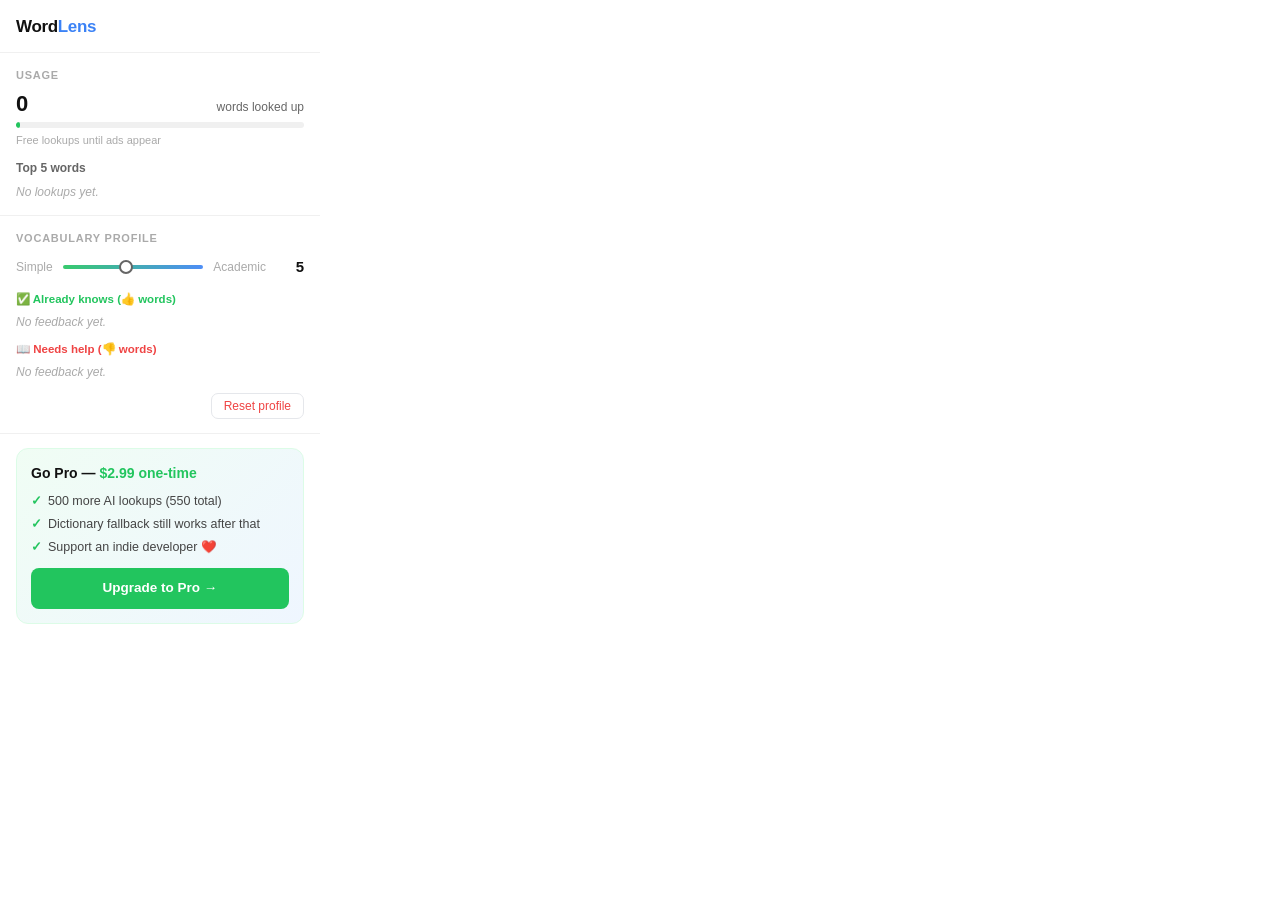
==== settings.html @ e5ca8d3e "Initial commit — WordLens Chrome extension" ====
<!DOCTYPE html>
<html lang="en">
<head>
  <meta charset="UTF-8" />
  <meta name="viewport" content="width=device-width, initial-scale=1.0" />
  <title>WordLens Settings</title>
  <link rel="stylesheet" href="settings.css" />
</head>
<body>

  <!-- ── Header ──────────────────────────────────────────────────────────── -->
  <header>
    <div class="logo">Word<span>Lens</span></div>
    <div class="pro-badge" id="pro-badge">⭐ Pro</div>
  </header>

  <!-- ── Section 1: Usage stats ───────────────────────────────────────────── -->
  <section class="section">
    <div class="section-title">Usage</div>

    <div class="usage-row">
      <div class="usage-count" id="usage-count">0</div>
      <div class="usage-label">words looked up</div>
    </div>

    <div class="progress-track">
      <div class="progress-fill" id="progress-fill" style="width: 0%;"></div>
    </div>
    <div class="progress-hint" id="progress-hint">Free lookups until ads appear</div>

    <div class="top-words-title">Top 5 words</div>
    <div class="word-chip-row" id="top-words">
      <span class="empty-note">No lookups yet.</span>
    </div>
  </section>

  <!-- ── Section 2: Vocabulary profile ────────────────────────────────────── -->
  <section class="section">
    <div class="section-title">Vocabulary Profile</div>

    <div class="complexity-row">
      <span style="font-size:12px;color:#aaa;">Simple</span>
      <input type="range" class="complexity-slider" id="complexity-slider"
             min="1" max="10" value="5" readonly tabindex="-1" />
      <span style="font-size:12px;color:#aaa;">Academic</span>
      <div class="complexity-val" id="complexity-val">5</div>
    </div>

    <div class="vocab-section-title positive">✅ Already knows (👍 words)</div>
    <div class="word-chip-row" id="knows-words">
      <span class="empty-note">No feedback yet.</span>
    </div>

    <div class="vocab-section-title negative" style="margin-top:10px;">📖 Needs help (👎 words)</div>
    <div class="word-chip-row" id="needs-words">
      <span class="empty-note">No feedback yet.</span>
    </div>

    <div class="reset-row">
      <button id="reset-btn">Reset profile</button>
    </div>
  </section>

  <!-- ── Section 3: Pro upgrade ────────────────────────────────────────────── -->
  <section id="pro-section">

    <!-- Upgrade card (shown when NOT pro) -->
    <div class="pro-card" id="upgrade-card">
      <div class="pro-card-headline">Go Pro — <span>$2.99 one-time</span></div>
      <ul class="pro-benefits">
        <li>500 more AI lookups (550 total)</li>
        <li>Dictionary fallback still works after that</li>
        <li>Support an indie developer ❤️</li>
      </ul>
      <a href="#" id="stripe-btn" target="_blank" rel="noopener">Upgrade to Pro →</a>
    </div>

    <!-- Already Pro card (shown when isPro) -->
    <div class="pro-owned-card" id="pro-owned-card">
      <div class="pro-owned-icon">⭐</div>
      <div class="pro-owned-text">
        <strong>You're a Pro user ✓</strong>
        <span>Thank you for supporting WordLens!</span>
      </div>
    </div>

  </section>

  <!-- ── Confirm dialog overlay ────────────────────────────────────────────── -->
  <div id="confirm-overlay">
    <div class="confirm-box">
      <h3>Reset profile?</h3>
      <p>This will clear your complexity score, feedback history, lookup history, and all cached definitions. This cannot be undone.</p>
      <div class="confirm-actions">
        <button class="btn-cancel" id="cancel-reset">Cancel</button>
        <button class="btn-confirm" id="confirm-reset">Reset everything</button>
      </div>
    </div>
  </div>

  <script src="settings.js" type="module"></script>
</body>
</html>
---- settings.css ----
/* WordLens — Settings Popup Styles */

*, *::before, *::after { box-sizing: border-box; margin: 0; padding: 0; }

:root {
  --green:       #22c55e;
  --green-light: #dcfce7;
  --blue:        #3b82f6;
  --blue-light:  #eff6ff;
  --border:      #f0f0f0;
  --text:        #111;
  --muted:       #666;
  --subtle:      #aaa;
  --danger:      #ef4444;
  --bg-soft:     #fafafa;
}

html, body {
  width: 320px;
  min-height: 100px;
  background: #fff;
  color: var(--text);
  font-family: -apple-system, BlinkMacSystemFont, "Segoe UI", Roboto, Helvetica, Arial, sans-serif;
  font-size: 13.5px;
  line-height: 1.5;
}

/* ── Header ──────────────────────────────────────────────────────────────── */
header {
  display: flex;
  align-items: center;
  justify-content: space-between;
  padding: 14px 16px 12px;
  border-bottom: 1px solid var(--border);
}

.logo {
  font-size: 17px;
  font-weight: 800;
  letter-spacing: -0.02em;
  color: #111;
}

.logo span { color: var(--blue); }

.pro-badge {
  display: none;
  align-items: center;
  gap: 4px;
  font-size: 11px;
  font-weight: 700;
  color: var(--green);
  background: var(--green-light);
  border-radius: 99px;
  padding: 3px 9px;
  letter-spacing: 0.02em;
}

.pro-badge.visible { display: flex; }

/* ── Sections ────────────────────────────────────────────────────────────── */
.section {
  padding: 14px 16px;
  border-bottom: 1px solid var(--border);
}

.section-title {
  font-size: 11px;
  font-weight: 700;
  text-transform: uppercase;
  letter-spacing: 0.07em;
  color: var(--subtle);
  margin-bottom: 10px;
}

/* ── Usage stats ─────────────────────────────────────────────────────────── */
.usage-row {
  display: flex;
  align-items: baseline;
  justify-content: space-between;
  margin-bottom: 6px;
}

.usage-count {
  font-size: 22px;
  font-weight: 800;
  color: var(--text);
  line-height: 1;
}

.usage-label {
  font-size: 12px;
  color: var(--muted);
}

.progress-track {
  width: 100%;
  height: 6px;
  background: #f0f0f0;
  border-radius: 99px;
  overflow: hidden;
  margin-bottom: 4px;
}

.progress-fill {
  height: 100%;
  background: var(--green);
  border-radius: 99px;
  transition: width 500ms ease;
  min-width: 4px;
}

.progress-hint {
  font-size: 11px;
  color: var(--subtle);
  margin-bottom: 10px;
}

/* Top words list */
.top-words-title {
  font-size: 12px;
  font-weight: 600;
  color: var(--muted);
  margin-bottom: 6px;
}

.word-chip-row {
  display: flex;
  flex-wrap: wrap;
  gap: 5px;
}

.word-chip {
  display: inline-block;
  background: #f4f4f5;
  border-radius: 99px;
  padding: 2px 9px;
  font-size: 12px;
  color: #444;
}

.empty-note {
  font-size: 12px;
  color: var(--subtle);
  font-style: italic;
}

/* ── Vocabulary profile ──────────────────────────────────────────────────── */
.complexity-row {
  display: flex;
  align-items: center;
  gap: 10px;
  margin-bottom: 12px;
}

.complexity-slider {
  flex: 1;
  -webkit-appearance: none;
  appearance: none;
  height: 4px;
  background: linear-gradient(to right, var(--green), #3b82f6);
  border-radius: 99px;
  outline: none;
  cursor: default;
  pointer-events: none;
  opacity: 0.9;
}

.complexity-slider::-webkit-slider-thumb {
  -webkit-appearance: none;
  width: 14px;
  height: 14px;
  border-radius: 50%;
  background: #fff;
  border: 2px solid #555;
  cursor: default;
}

.complexity-val {
  font-size: 15px;
  font-weight: 800;
  color: var(--text);
  min-width: 28px;
  text-align: right;
}

.vocab-section-title {
  font-size: 11.5px;
  font-weight: 600;
  color: var(--muted);
  margin: 10px 0 5px;
}

.vocab-section-title.negative { color: #ef4444; }
.vocab-section-title.positive { color: var(--green); }

/* ── Reset button ────────────────────────────────────────────────────────── */
.reset-row {
  display: flex;
  justify-content: flex-end;
  margin-top: 12px;
}

#reset-btn {
  background: none;
  border: 1px solid #e5e7eb;
  border-radius: 7px;
  padding: 5px 12px;
  font-size: 12px;
  font-weight: 500;
  color: var(--danger);
  cursor: pointer;
  transition: background 100ms, border-color 100ms;
}

#reset-btn:hover {
  background: #fff1f2;
  border-color: var(--danger);
}

/* ── Confirmation dialog overlay ─────────────────────────────────────────── */
#confirm-overlay {
  display: none;
  position: fixed;
  inset: 0;
  background: rgba(255,255,255,0.92);
  backdrop-filter: blur(2px);
  z-index: 999;
  align-items: center;
  justify-content: center;
}

#confirm-overlay.visible { display: flex; }

.confirm-box {
  background: #fff;
  border: 1px solid var(--border);
  border-radius: 12px;
  padding: 20px;
  width: 270px;
  box-shadow: 0 8px 24px rgba(0,0,0,0.12);
  text-align: center;
}

.confirm-box h3 {
  font-size: 14px;
  font-weight: 700;
  margin-bottom: 6px;
}

.confirm-box p {
  font-size: 12.5px;
  color: var(--muted);
  margin-bottom: 16px;
}

.confirm-actions {
  display: flex;
  gap: 8px;
}

.btn-cancel, .btn-confirm {
  flex: 1;
  padding: 8px;
  border-radius: 8px;
  font-size: 13px;
  font-weight: 600;
  cursor: pointer;
  border: none;
  transition: opacity 100ms;
}

.btn-cancel {
  background: #f4f4f5;
  color: var(--text);
}

.btn-confirm {
  background: var(--danger);
  color: #fff;
}

.btn-cancel:hover, .btn-confirm:hover { opacity: 0.85; }

/* ── Pro upgrade card ────────────────────────────────────────────────────── */
#pro-section {
  padding: 14px 16px 16px;
}

.pro-card {
  background: linear-gradient(135deg, #f0fdf4, #eff6ff);
  border: 1px solid var(--green-light);
  border-radius: 12px;
  padding: 14px;
}

.pro-card-headline {
  font-size: 14px;
  font-weight: 800;
  color: #111;
  margin-bottom: 8px;
}

.pro-card-headline span { color: var(--green); }

.pro-benefits {
  list-style: none;
  margin-bottom: 12px;
}

.pro-benefits li {
  font-size: 12.5px;
  color: #444;
  display: flex;
  align-items: center;
  gap: 6px;
  margin-bottom: 4px;
}

.pro-benefits li::before {
  content: "✓";
  font-weight: 700;
  color: var(--green);
  flex-shrink: 0;
}

#stripe-btn {
  display: block;
  width: 100%;
  padding: 10px;
  background: var(--green);
  color: #fff;
  font-size: 13.5px;
  font-weight: 700;
  text-align: center;
  border-radius: 8px;
  text-decoration: none;
  transition: background 120ms;
  border: none;
  cursor: pointer;
}

#stripe-btn:hover { background: #16a34a; }

/* Already Pro state */
.pro-owned-card {
  display: none;
  align-items: center;
  gap: 10px;
  background: var(--green-light);
  border-radius: 12px;
  padding: 12px 14px;
}

.pro-owned-card.visible { display: flex; }

.pro-owned-icon { font-size: 22px; }

.pro-owned-text strong {
  display: block;
  font-size: 13.5px;
  font-weight: 700;
  color: #166534;
}

.pro-owned-text span {
  font-size: 12px;
  color: #15803d;
}
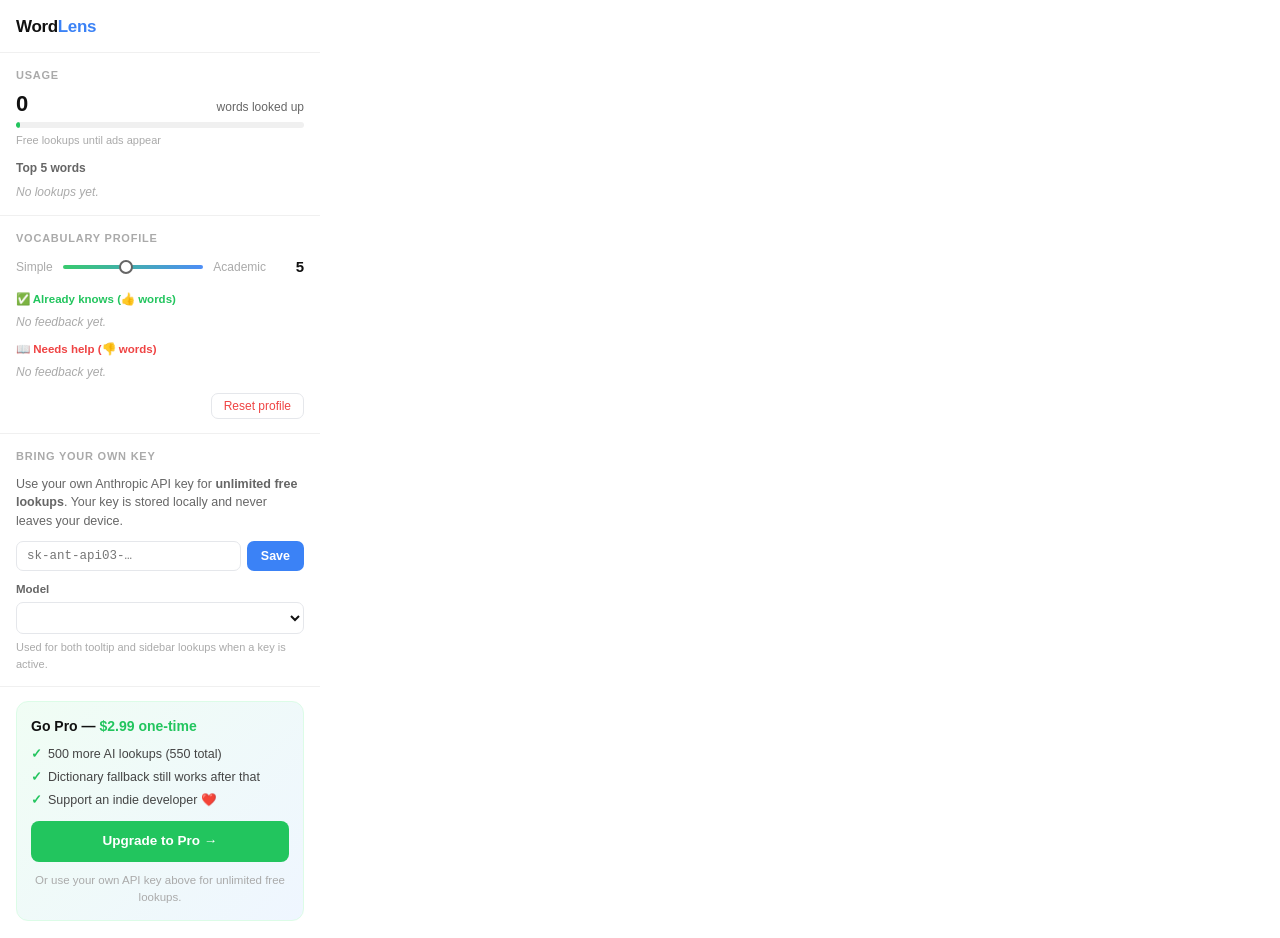
==== commit 1295b4f4: "feat: add BYOK (Bring Your Own Key) support with model selector" ====
--- a/settings.html
+++ b/settings.html
@@ -61,7 +61,33 @@
     </div>
   </section>
 
-  <!-- ── Section 3: Pro upgrade ────────────────────────────────────────────── -->
+  <!-- ── Section 3: Bring Your Own Key ───────────────────────────────────── -->
+  <section class="section">
+    <div class="section-title">Bring Your Own Key</div>
+    <p class="byok-desc">Use your own Anthropic API key for <strong>unlimited free lookups</strong>. Your key is stored locally and never leaves your device.</p>
+
+    <div class="byok-status" id="byok-status" style="display:none;">
+      <span class="byok-active-dot"></span>
+      <span id="byok-status-text">Active</span>
+      <button id="byok-clear-btn">Clear key</button>
+    </div>
+
+    <div id="byok-form">
+      <div class="byok-input-row">
+        <input type="password" id="byok-key-input" placeholder="sk-ant-api03-…" autocomplete="off" spellcheck="false" />
+        <button id="byok-save-btn">Save</button>
+      </div>
+      <div class="byok-error" id="byok-error" style="display:none;"></div>
+    </div>
+
+    <label class="byok-model-label" for="byok-model-select">Model</label>
+    <select id="byok-model-select">
+      <!-- Populated by settings.js -->
+    </select>
+    <p class="byok-model-hint">Used for both tooltip and sidebar lookups when a key is active.</p>
+  </section>
+
+  <!-- ── Section 4: Pro upgrade ────────────────────────────────────────────── -->
   <section id="pro-section">
 
     <!-- Upgrade card (shown when NOT pro) -->
@@ -73,6 +99,7 @@
         <li>Support an indie developer ❤️</li>
       </ul>
       <a href="#" id="stripe-btn" target="_blank" rel="noopener">Upgrade to Pro →</a>
+      <p class="byok-alt-note">Or use your own API key above for unlimited free lookups.</p>
     </div>
 
     <!-- Already Pro card (shown when isPro) -->
--- a/settings.css
+++ b/settings.css
@@ -282,6 +282,130 @@
 
 .btn-cancel:hover, .btn-confirm:hover { opacity: 0.85; }
 
+/* ── BYOK section ────────────────────────────────────────────────────────── */
+.byok-desc {
+  font-size: 12.5px;
+  color: var(--muted);
+  margin-bottom: 10px;
+  line-height: 1.5;
+}
+
+.byok-status {
+  display: flex;
+  align-items: center;
+  gap: 6px;
+  background: var(--green-light);
+  border-radius: 8px;
+  padding: 7px 10px;
+  margin-bottom: 8px;
+  font-size: 12.5px;
+  font-weight: 600;
+  color: #166534;
+}
+
+.byok-active-dot {
+  width: 7px;
+  height: 7px;
+  border-radius: 50%;
+  background: var(--green);
+  flex-shrink: 0;
+}
+
+#byok-status-text { flex: 1; }
+
+#byok-clear-btn {
+  background: none;
+  border: 1px solid #bbf7d0;
+  border-radius: 5px;
+  padding: 2px 8px;
+  font-size: 11.5px;
+  font-weight: 600;
+  color: #166534;
+  cursor: pointer;
+  transition: background 100ms;
+}
+
+#byok-clear-btn:hover { background: #bbf7d0; }
+
+.byok-input-row {
+  display: flex;
+  gap: 6px;
+  margin-bottom: 4px;
+}
+
+#byok-key-input {
+  flex: 1;
+  border: 1px solid #e5e7eb;
+  border-radius: 7px;
+  padding: 7px 10px;
+  font-size: 12.5px;
+  font-family: monospace;
+  outline: none;
+  transition: border-color 120ms;
+  min-width: 0;
+}
+
+#byok-key-input:focus { border-color: var(--blue); }
+
+#byok-save-btn {
+  background: var(--blue);
+  color: #fff;
+  border: none;
+  border-radius: 7px;
+  padding: 7px 14px;
+  font-size: 12.5px;
+  font-weight: 700;
+  cursor: pointer;
+  white-space: nowrap;
+  transition: background 100ms;
+  flex-shrink: 0;
+}
+
+#byok-save-btn:hover { background: #1d4ed8; }
+
+.byok-error {
+  font-size: 11.5px;
+  color: var(--danger);
+  margin-bottom: 6px;
+}
+
+.byok-model-label {
+  display: block;
+  font-size: 11.5px;
+  font-weight: 600;
+  color: var(--muted);
+  margin: 10px 0 4px;
+}
+
+#byok-model-select {
+  width: 100%;
+  border: 1px solid #e5e7eb;
+  border-radius: 7px;
+  padding: 7px 10px;
+  font-size: 12.5px;
+  color: var(--text);
+  background: #fff;
+  outline: none;
+  cursor: pointer;
+  transition: border-color 120ms;
+}
+
+#byok-model-select:focus { border-color: var(--blue); }
+
+.byok-model-hint {
+  font-size: 11px;
+  color: var(--subtle);
+  margin-top: 5px;
+}
+
+/* ── Pro card BYOK footnote ───────────────────────────────────────────────── */
+.byok-alt-note {
+  font-size: 11.5px;
+  color: var(--subtle);
+  text-align: center;
+  margin-top: 10px;
+}
+
 /* ── Pro upgrade card ────────────────────────────────────────────────────── */
 #pro-section {
   padding: 14px 16px 16px;
